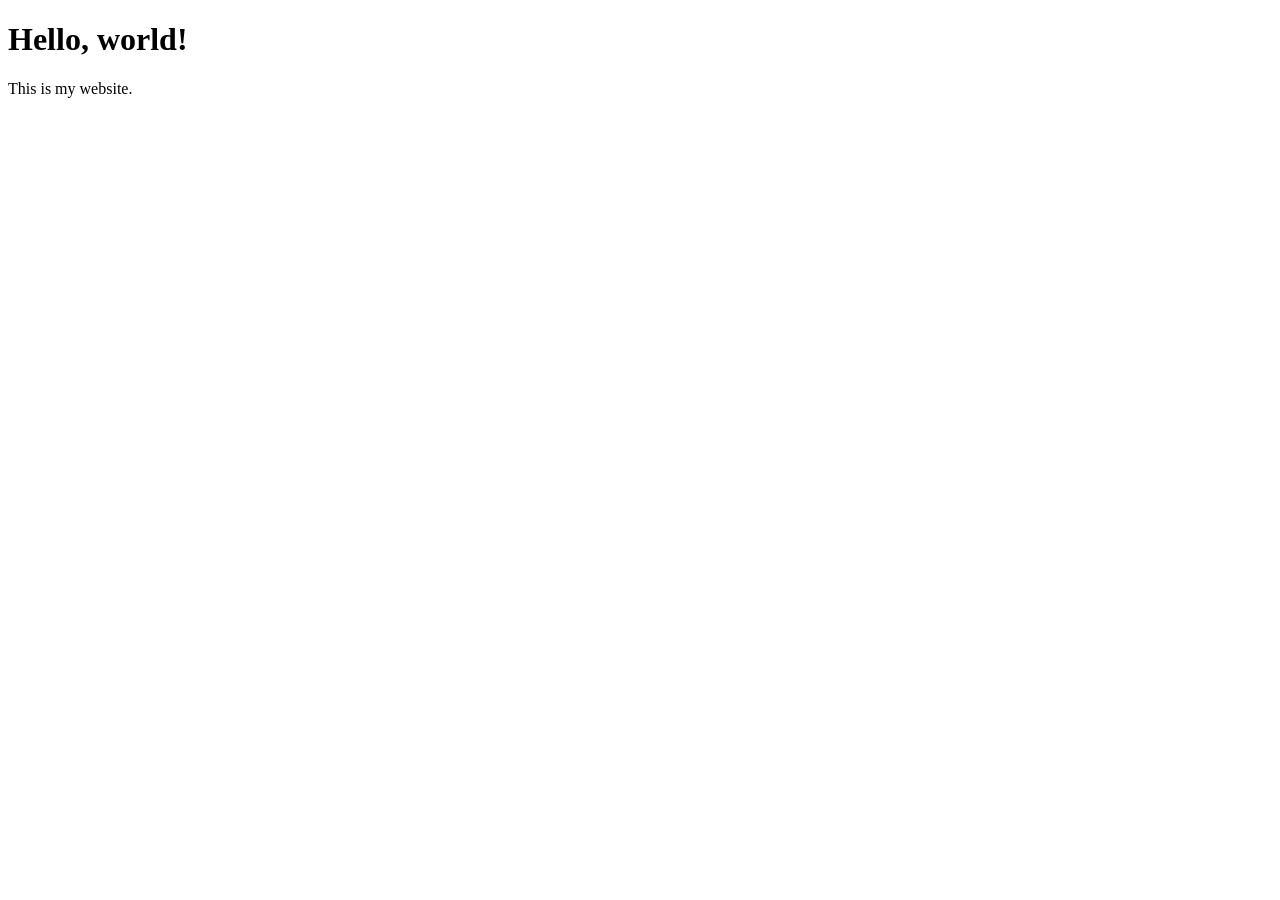
==== index.html @ 618d53f7 "Create index.html" ====
<!DOCTYPE html>
<html lang="en">

<head>
    <meta charset="UTF-8">
    <meta name="viewport" content="width=device-width, initial-scale=1.0">

    <title>Alexis Niemiera</title>
</head>

<body>

    <h1>Hello, world!</h1>

    <p>
        This is my website.
    </p>

</body>

</html>
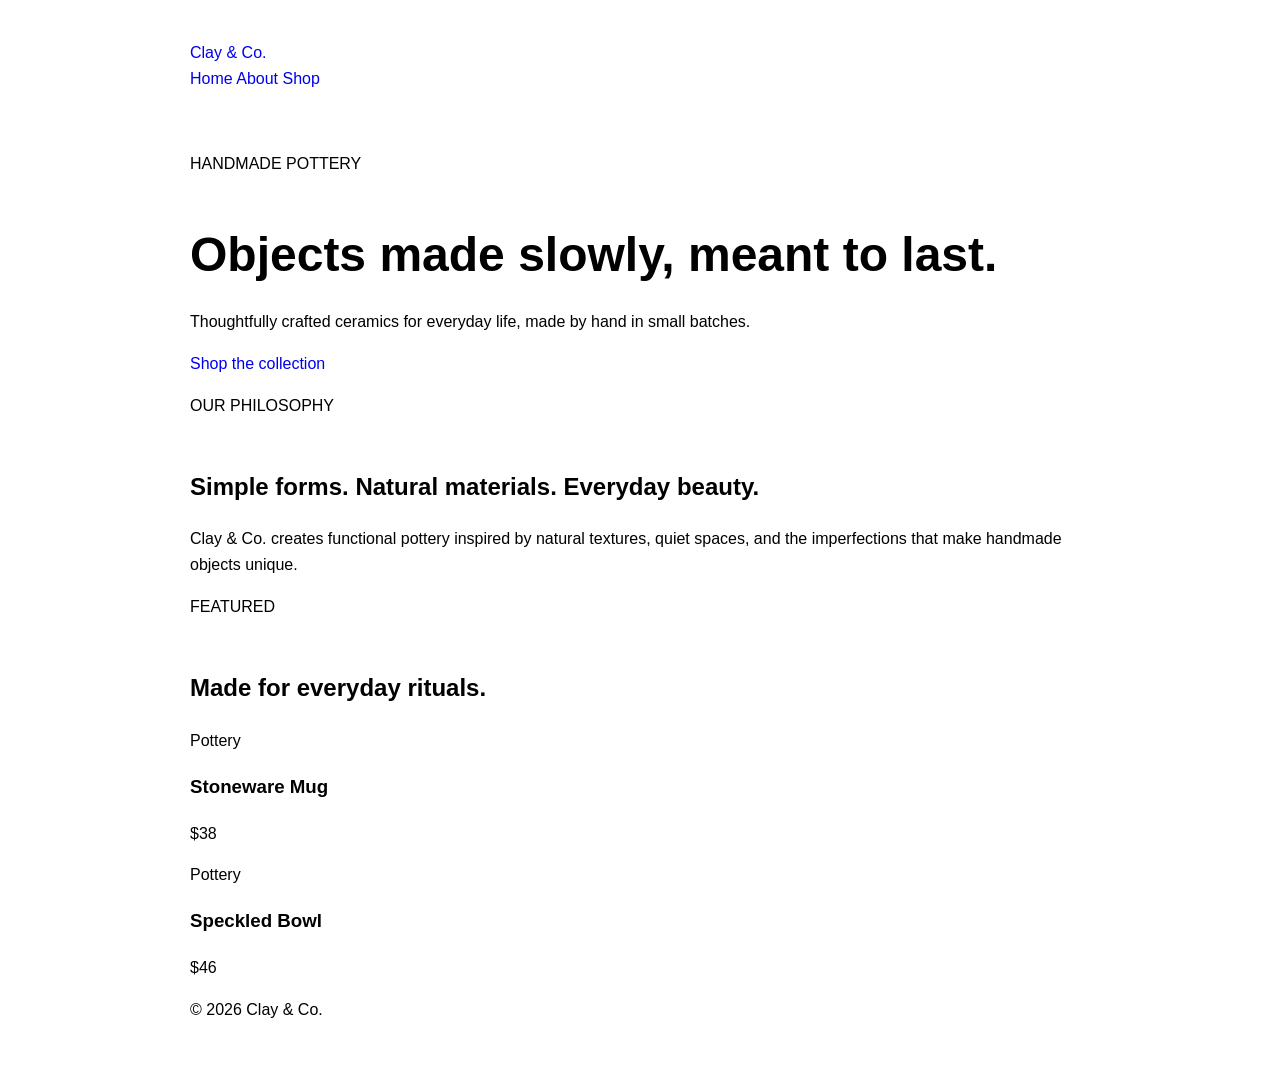
==== commit 680414ac: "Update index.html" ====
--- a/index.html
+++ b/index.html
@@ -5,16 +5,100 @@
     <meta charset="UTF-8">
     <meta name="viewport" content="width=device-width, initial-scale=1.0">
 
-    <title>Alexis Niemiera</title>
+    <title>Clay & Co. | Handmade Pottery</title>
+
+    <link rel="stylesheet" href="style.css">
 </head>
 
 <body>
 
-    <h1>Hello, world!</h1>
+    <header>
+        <div class="nav-container">
 
-    <p>
-        This is my website.
-    </p>
+            <a href="index.html" class="logo">Clay & Co.</a>
+
+            <nav>
+                <a href="index.html">Home</a>
+                <a href="about.html">About</a>
+                <a href="shop.html">Shop</a>
+            </nav>
+
+        </div>
+    </header>
+
+
+    <main>
+
+        <section class="hero">
+
+            <div class="hero-text">
+                <p class="eyebrow">HANDMADE POTTERY</p>
+
+                <h1>Objects made slowly, meant to last.</h1>
+
+                <p class="hero-description">
+                    Thoughtfully crafted ceramics for everyday life,
+                    made by hand in small batches.
+                </p>
+
+                <a href="shop.html" class="button">Shop the collection</a>
+            </div>
+
+        </section>
+
+
+        <section class="intro">
+
+            <p class="eyebrow">OUR PHILOSOPHY</p>
+
+            <h2>Simple forms. Natural materials. Everyday beauty.</h2>
+
+            <p>
+                Clay & Co. creates functional pottery inspired by
+                natural textures, quiet spaces, and the imperfections
+                that make handmade objects unique.
+            </p>
+
+        </section>
+
+
+        <section class="featured">
+
+            <div>
+                <p class="eyebrow">FEATURED</p>
+                <h2>Made for everyday rituals.</h2>
+            </div>
+
+            <div class="product-preview">
+
+                <div class="product-image">
+                    <span>Pottery</span>
+                </div>
+
+                <h3>Stoneware Mug</h3>
+                <p>$38</p>
+
+            </div>
+
+            <div class="product-preview">
+
+                <div class="product-image">
+                    <span>Pottery</span>
+                </div>
+
+                <h3>Speckled Bowl</h3>
+                <p>$46</p>
+
+            </div>
+
+        </section>
+
+    </main>
+
+
+    <footer>
+        <p>© 2026 Clay & Co.</p>
+    </footer>
 
 </body>
 
--- a/style.css
+++ b/style.css
@@ -0,0 +1,28 @@
+body {
+    font-family: Arial, sans-serif;
+    max-width: 900px;
+    margin: 0 auto;
+    padding: 40px;
+    line-height: 1.6;
+}
+
+header {
+    margin-bottom: 60px;
+}
+
+h1 {
+    font-size: 3rem;
+    margin-bottom: 0;
+}
+
+h2 {
+    margin-top: 50px;
+}
+
+a {
+    text-decoration: none;
+}
+
+a:hover {
+    text-decoration: underline;
+}
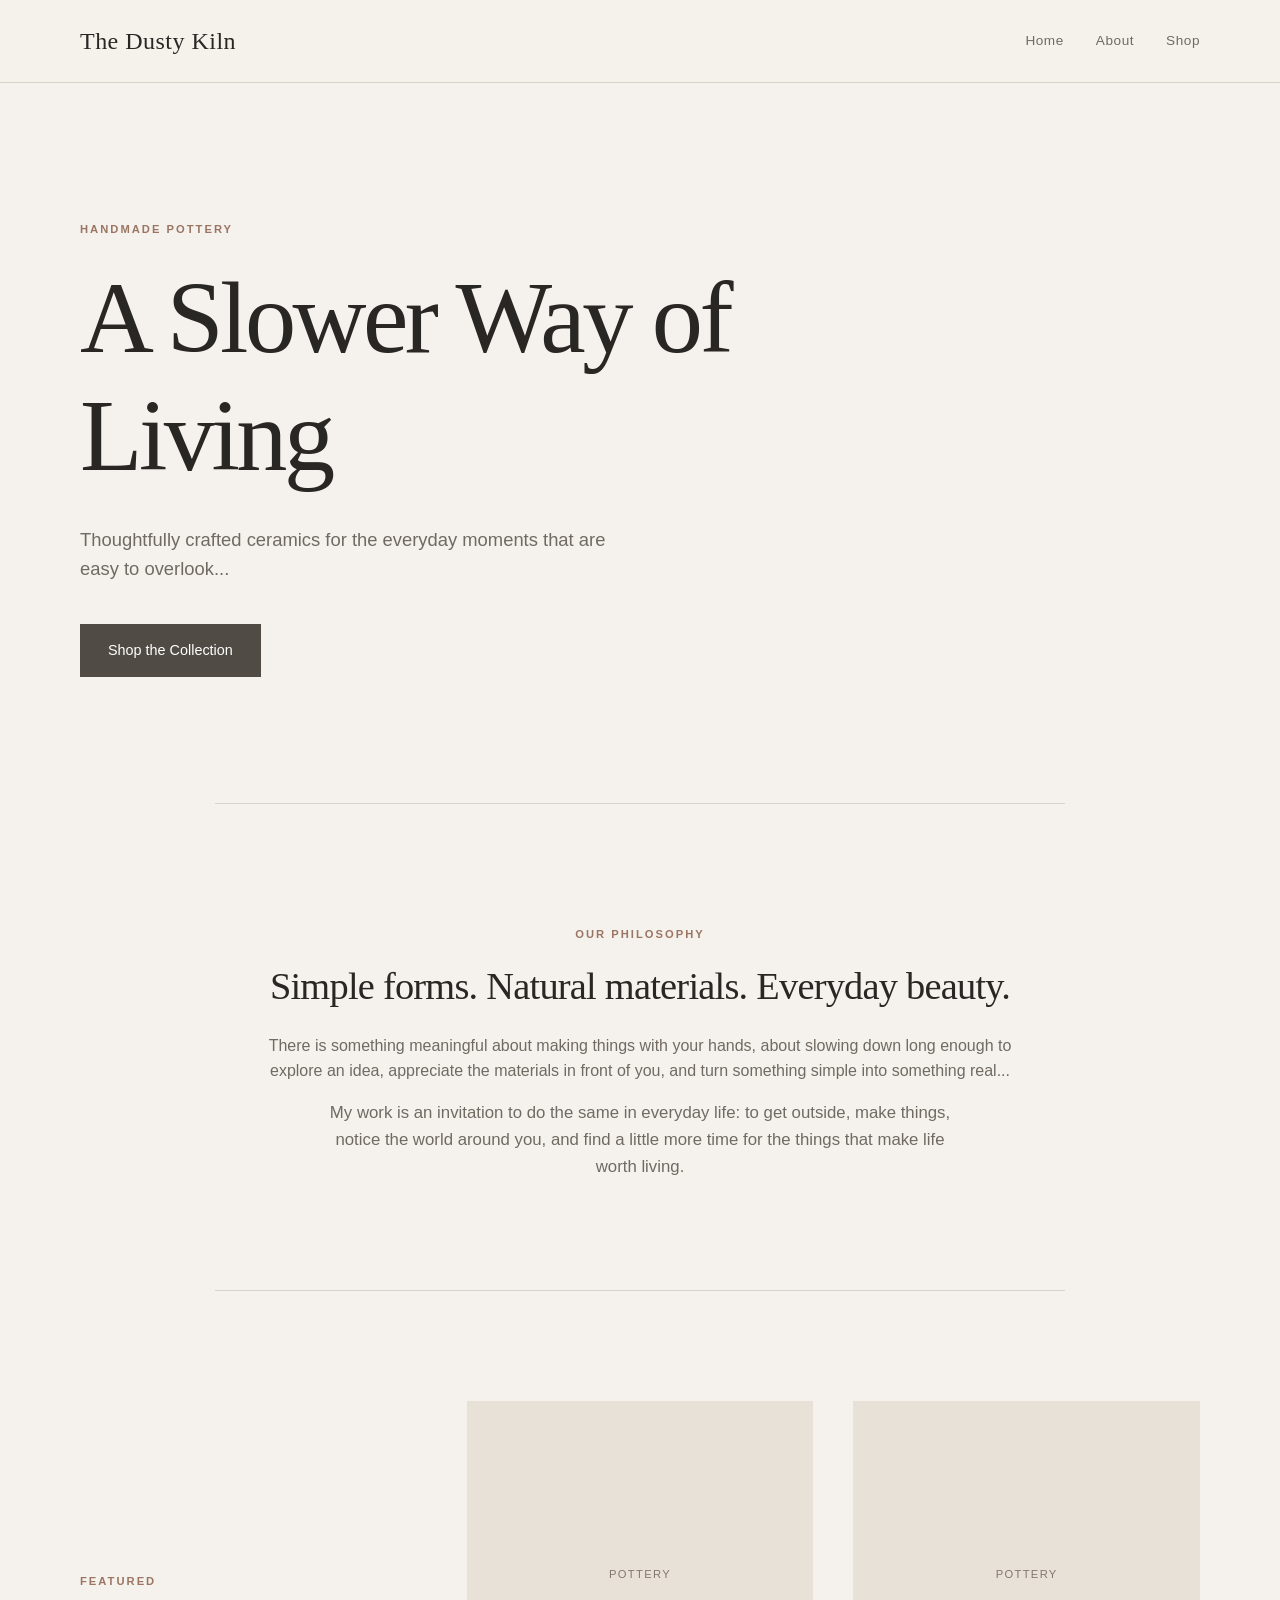
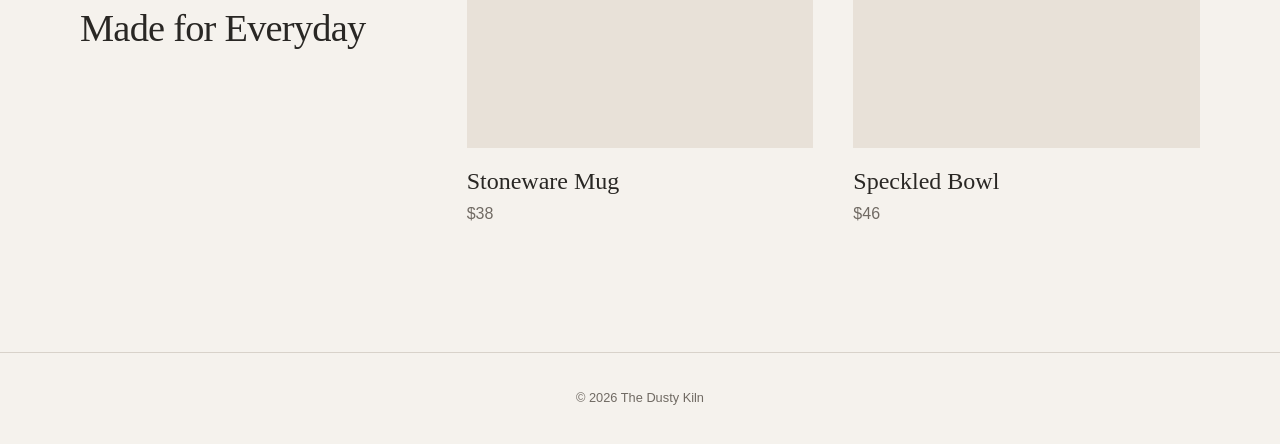
==== commit cc905297: "Update index.html" ====
--- a/index.html
+++ b/index.html
@@ -5,7 +5,7 @@
     <meta charset="UTF-8">
     <meta name="viewport" content="width=device-width, initial-scale=1.0">
 
-    <title>Clay & Co. | Handmade Pottery</title>
+    <title>The Dusty Kiln | Handmade Pottery</title>
 
     <link rel="stylesheet" href="style.css">
 </head>
@@ -15,7 +15,7 @@
     <header>
         <div class="nav-container">
 
-            <a href="index.html" class="logo">Clay & Co.</a>
+            <a href="index.html" class="logo">The Dusty Kiln</a>
 
             <nav>
                 <a href="index.html">Home</a>
@@ -34,14 +34,13 @@
             <div class="hero-text">
                 <p class="eyebrow">HANDMADE POTTERY</p>
 
-                <h1>Objects made slowly, meant to last.</h1>
+                <h1>A Slower Way of Living</h1>
 
                 <p class="hero-description">
-                    Thoughtfully crafted ceramics for everyday life,
-                    made by hand in small batches.
+                    Thoughtfully crafted ceramics for the everyday moments that are easy to overlook...
                 </p>
 
-                <a href="shop.html" class="button">Shop the collection</a>
+                <a href="shop.html" class="button">Shop the Collection</a>
             </div>
 
         </section>
@@ -54,9 +53,16 @@
             <h2>Simple forms. Natural materials. Everyday beauty.</h2>
 
             <p>
-                Clay & Co. creates functional pottery inspired by
-                natural textures, quiet spaces, and the imperfections
-                that make handmade objects unique.
+                There is something meaningful about making things with your hands,
+                about slowing down long enough to explore an idea, appreciate the 
+                materials in front of you, and turn something simple into something 
+                real... 
+            </p>
+
+            <p>
+                My work is an invitation to do the same in everyday life:
+                to get outside, make things, notice the world around you, and find
+                a little more time for the things that make life worth living.
             </p>
 
         </section>
@@ -66,7 +72,7 @@
 
             <div>
                 <p class="eyebrow">FEATURED</p>
-                <h2>Made for everyday rituals.</h2>
+                <h2>Made for Everyday</h2>
             </div>
 
             <div class="product-preview">
@@ -97,7 +103,7 @@
 
 
     <footer>
-        <p>© 2026 Clay & Co.</p>
+        <p>© 2026 The Dusty Kiln</p>
     </footer>
 
 </body>
--- a/style.css
+++ b/style.css
@@ -1,28 +1,514 @@
+/* =========================
+   COLOR PALETTE
+   ========================= */
+
+:root {
+    --background: #f5f2ed;
+    --surface: #e8e1d8;
+
+    --text: #292724;
+    --muted: #706a63;
+
+    --border: #d8d2ca;
+
+    --clay: #9a7562;
+    --dark: #514b45;
+}
+
+
+/* =========================
+   GENERAL
+   ========================= */
+
+* {
+    box-sizing: border-box;
+}
+
+html {
+    scroll-behavior: smooth;
+}
+
 body {
-    font-family: Arial, sans-serif;
+    margin: 0;
+
+    font-family: Arial, Helvetica, sans-serif;
+
+    background: var(--background);
+    color: var(--text);
+
+    line-height: 1.6;
+}
+
+
+/* =========================
+   HEADER
+   ========================= */
+
+header {
+    position: sticky;
+    top: 0;
+    z-index: 100;
+
+    border-bottom: 1px solid var(--border);
+
+    background: rgba(245, 242, 237, 0.95);
+}
+
+.nav-container {
+    max-width: 1200px;
+    margin: 0 auto;
+
+    padding: 22px 40px;
+
+    display: flex;
+    justify-content: space-between;
+    align-items: center;
+}
+
+.logo {
+    color: var(--text);
+
+    text-decoration: none;
+
+    font-family: Georgia, serif;
+    font-size: 1.5rem;
+    font-weight: normal;
+
+    letter-spacing: 0.02em;
+}
+
+nav {
+    display: flex;
+    gap: 32px;
+}
+
+nav a {
+    color: var(--muted);
+
+    text-decoration: none;
+
+    font-size: 0.85rem;
+    letter-spacing: 0.04em;
+
+    transition: color 0.2s ease;
+}
+
+nav a:hover {
+    color: var(--text);
+}
+
+
+/* =========================
+   TYPOGRAPHY
+   ========================= */
+
+h1,
+h2,
+h3 {
+    margin-top: 0;
+
+    font-family: Georgia, "Times New Roman", serif;
+
+    font-weight: normal;
+    line-height: 1.15;
+}
+
+h1 {
+    font-size: clamp(3.5rem, 8vw, 7rem);
+
+    letter-spacing: -0.035em;
+}
+
+h2 {
+    font-size: 2.4rem;
+
+    letter-spacing: -0.02em;
+}
+
+h3 {
+    font-size: 1.5rem;
+}
+
+p {
+    color: var(--muted);
+}
+
+.eyebrow {
+    margin-bottom: 15px;
+
+    color: var(--clay);
+
+    font-size: 0.7rem;
+    font-weight: bold;
+
+    letter-spacing: 0.18em;
+}
+
+
+/* =========================
+   HERO
+   ========================= */
+
+.hero {
+    min-height: 720px;
+
+    max-width: 1200px;
+    margin: 0 auto;
+
+    padding: 100px 40px;
+
+    display: flex;
+    align-items: center;
+}
+
+.hero-text {
+    max-width: 850px;
+}
+
+.hero h1 {
+    margin: 20px 0 30px;
+
+    max-width: 850px;
+}
+
+.hero-description {
+    max-width: 560px;
+
+    margin-bottom: 40px;
+
+    font-size: 1.15rem;
+}
+
+
+/* =========================
+   BUTTON
+   ========================= */
+
+.button {
+    display: inline-block;
+
+    padding: 15px 28px;
+
+    background: var(--dark);
+    color: #ffffff;
+
+    text-decoration: none;
+
+    font-size: 0.9rem;
+
+    transition:
+        transform 0.2s ease,
+        background 0.2s ease;
+}
+
+.button:hover {
+    background: var(--clay);
+
+    transform: translateY(-2px);
+}
+
+
+/* =========================
+   INTRO
+   ========================= */
+
+.intro {
+    max-width: 850px;
+
+    margin: 0 auto;
+
+    padding: 110px 40px;
+
+    text-align: center;
+
+    border-top: 1px solid var(--border);
+    border-bottom: 1px solid var(--border);
+}
+
+.intro h2 {
+    margin: 20px 0 25px;
+}
+
+.intro p:last-child {
+    max-width: 650px;
+
+    margin: 0 auto;
+
+    font-size: 1.05rem;
+}
+
+
+/* =========================
+   FEATURED
+   ========================= */
+
+.featured {
+    max-width: 1200px;
+
+    margin: 0 auto;
+
+    padding: 110px 40px;
+
+    display: grid;
+
+    grid-template-columns: 1fr 1fr 1fr;
+
+    gap: 40px;
+}
+
+.featured > div:first-child {
+    display: flex;
+    flex-direction: column;
+    justify-content: center;
+
+    padding-right: 30px;
+}
+
+
+/* =========================
+   PRODUCT IMAGES
+   ========================= */
+
+.product-image,
+.about-image {
+    background: var(--surface);
+
+    display: flex;
+    align-items: center;
+    justify-content: center;
+
+    color: #81776e;
+
+    letter-spacing: 0.12em;
+    text-transform: uppercase;
+
+    font-size: 0.7rem;
+
+    overflow: hidden;
+}
+
+.product-image {
+    aspect-ratio: 1 / 1;
+}
+
+.about-image {
+    min-height: 500px;
+}
+
+
+/* =========================
+   PRODUCT
+   ========================= */
+
+.product-preview h3 {
+    margin: 20px 0 0;
+}
+
+.product-preview p {
+    margin-top: 5px;
+}
+
+.product-preview:hover .product-image {
+    background: #ddd5cb;
+}
+
+
+/* =========================
+   SHOP
+   ========================= */
+
+.shop-grid {
+    max-width: 1200px;
+
+    margin: 0 auto;
+
+    padding: 20px 40px 120px;
+
+    display: grid;
+
+    grid-template-columns: repeat(2, 1fr);
+
+    gap: 90px 40px;
+}
+
+.product h2 {
+    margin: 20px 0 5px;
+
+    font-size: 1.6rem;
+}
+
+.description {
+    max-width: 400px;
+
+    margin-top: 0;
+
+    font-size: 0.9rem;
+}
+
+.price {
+    color: var(--text);
+
+    font-size: 0.95rem;
+
+    font-weight: bold;
+}
+
+
+/* =========================
+   PAGE HEADER
+   ========================= */
+
+.page-header {
     max-width: 900px;
-    margin: 0 auto;
-    padding: 40px;
-    line-height: 1.6;
-}
-
-header {
-    margin-bottom: 60px;
-}
-
-h1 {
-    font-size: 3rem;
-    margin-bottom: 0;
-}
-
-h2 {
-    margin-top: 50px;
-}
-
-a {
-    text-decoration: none;
-}
-
-a:hover {
-    text-decoration: underline;
-}
+
+    margin: 0 auto;
+
+    padding: 120px 40px 80px;
+}
+
+.page-header h1 {
+    margin: 20px 0 25px;
+
+    max-width: 850px;
+}
+
+.page-header p:last-child {
+    max-width: 600px;
+
+    font-size: 1.15rem;
+}
+
+
+/* =========================
+   ABOUT
+   ========================= */
+
+.about-content {
+    max-width: 1200px;
+
+    margin: 0 auto;
+
+    padding: 20px 40px 120px;
+
+    display: grid;
+
+    grid-template-columns: 1fr 1fr;
+
+    gap: 90px;
+
+    align-items: center;
+}
+
+.about-content p {
+    max-width: 500px;
+}
+
+.about-content h2 {
+    margin-bottom: 25px;
+}
+
+
+/* =========================
+   FOOTER
+   ========================= */
+
+footer {
+    border-top: 1px solid var(--border);
+
+    padding: 35px 40px;
+
+    text-align: center;
+}
+
+footer p {
+    margin: 0;
+
+    font-size: 0.8rem;
+}
+
+
+/* =========================
+   MOBILE
+   ========================= */
+
+@media (max-width: 700px) {
+
+    .nav-container {
+        padding: 20px;
+    }
+
+    nav {
+        gap: 18px;
+    }
+
+    nav a {
+        font-size: 0.8rem;
+    }
+
+    .hero {
+        min-height: 600px;
+
+        padding: 70px 20px;
+    }
+
+    .hero h1 {
+        font-size: clamp(3rem, 14vw, 5rem);
+    }
+
+    .hero-description {
+        font-size: 1rem;
+    }
+
+    .intro {
+        padding: 80px 20px;
+    }
+
+    .intro h2 {
+        font-size: 2rem;
+    }
+
+    .featured {
+        padding: 80px 20px;
+
+        grid-template-columns: 1fr;
+
+        gap: 50px;
+    }
+
+    .featured > div:first-child {
+        padding-right: 0;
+    }
+
+    .shop-grid {
+        padding: 20px 20px 80px;
+
+        grid-template-columns: 1fr;
+
+        gap: 60px;
+    }
+
+    .page-header {
+        padding: 80px 20px 50px;
+    }
+
+    .page-header h1 {
+        font-size: clamp(3rem, 13vw, 5rem);
+    }
+
+    .about-content {
+        padding: 20px 20px 80px;
+
+        grid-template-columns: 1fr;
+
+        gap: 50px;
+    }
+
+    .about-image {
+        min-height: 400px;
+    }
+
+    footer {
+        padding: 30px 20px;
+    }
+
+}
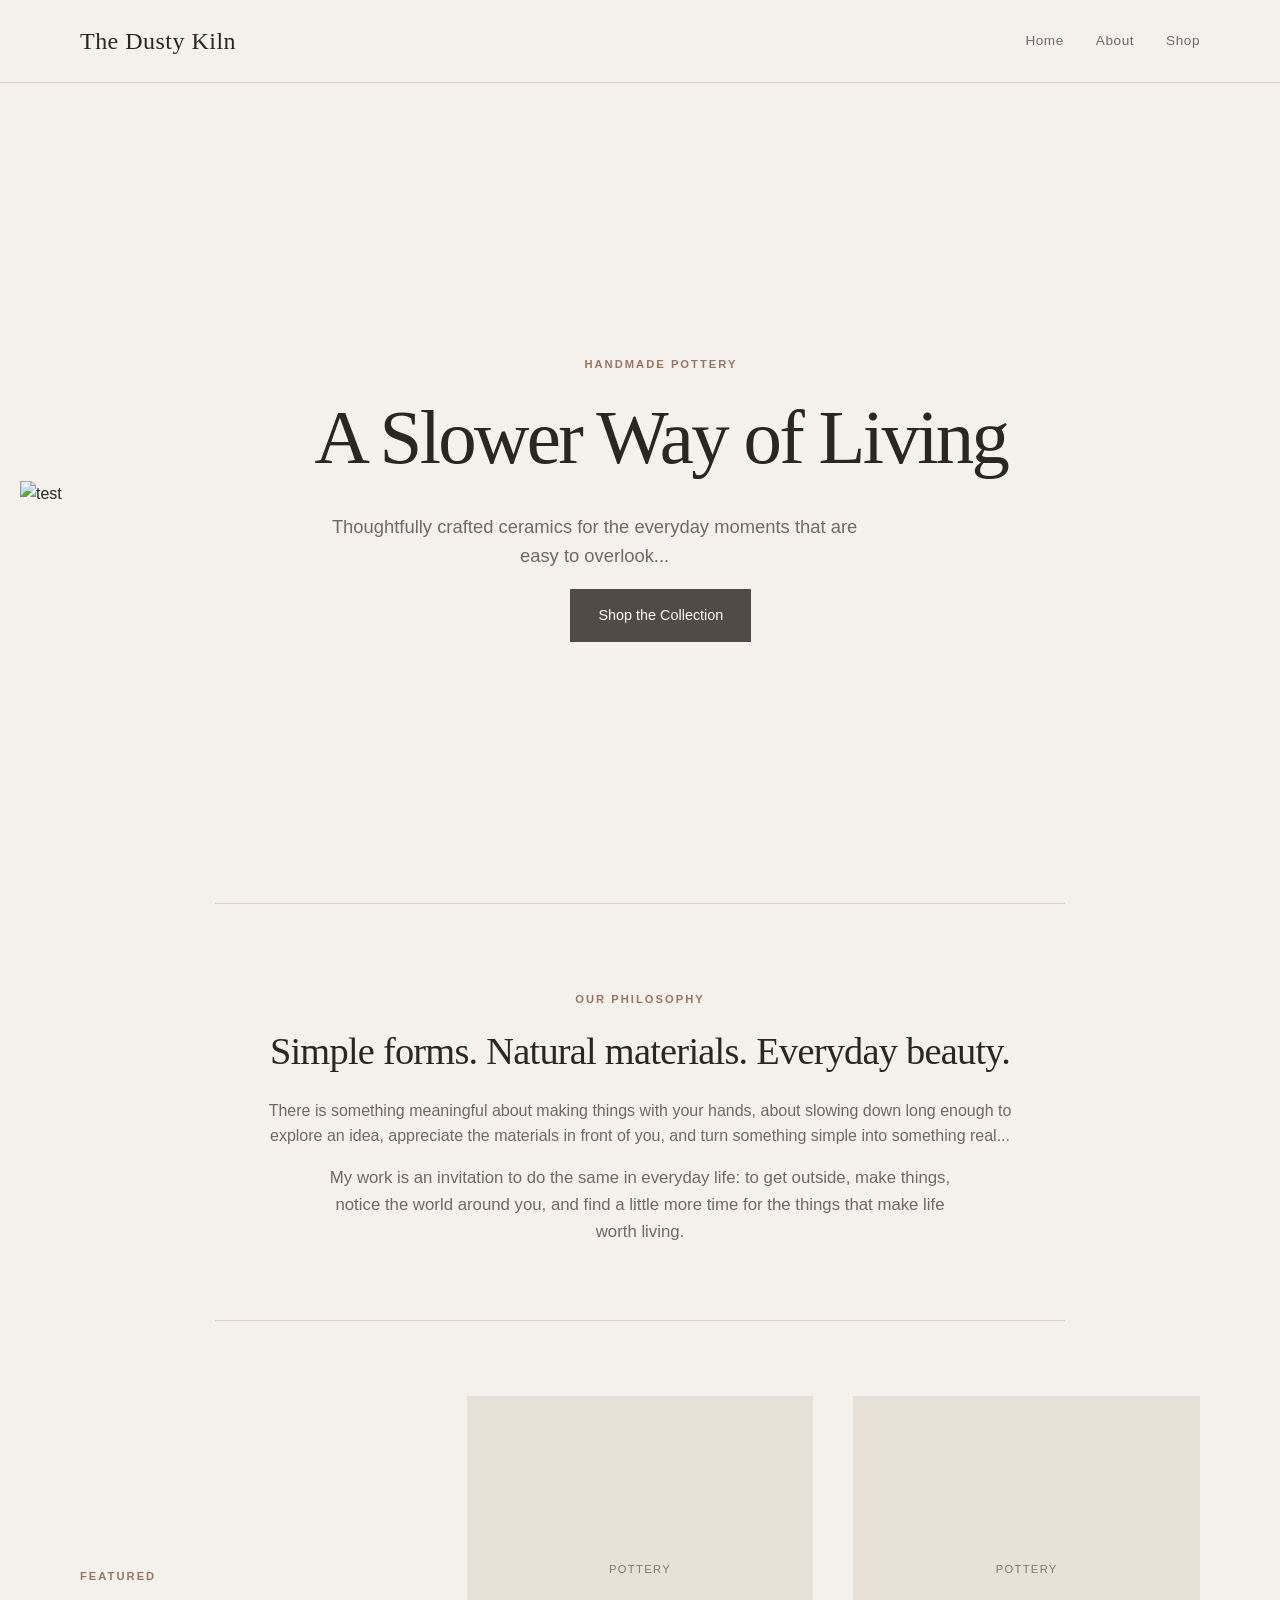
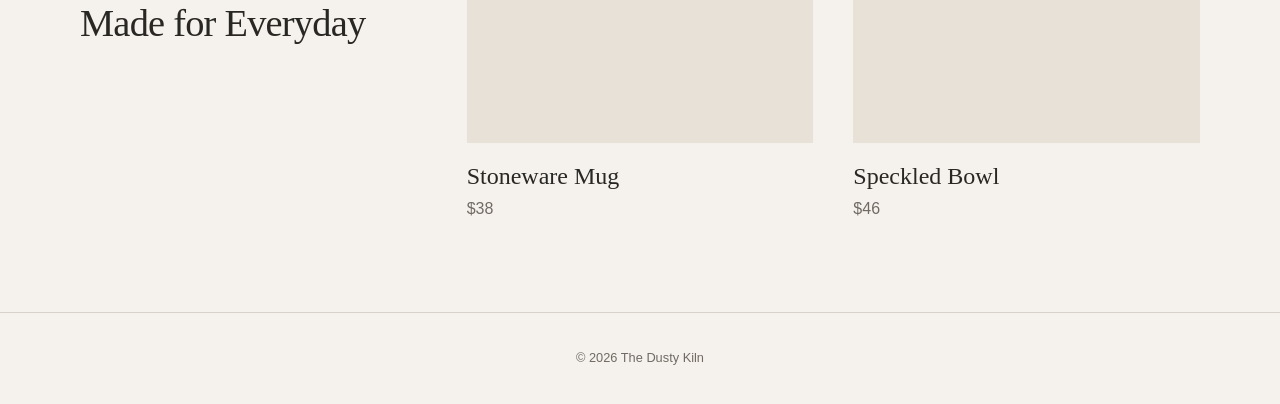
==== commit fff0b253: "Update index.html" ====
--- a/index.html
+++ b/index.html
@@ -30,6 +30,10 @@
     <main>
 
         <section class="hero">
+
+            <div class="hero-image">
+                <img src="images/home_banner.jpg" alt="test">
+            </div>
 
             <div class="hero-text">
                 <p class="eyebrow">HANDMADE POTTERY</p>
--- a/style.css
+++ b/style.css
@@ -114,7 +114,7 @@
 }
 
 h1 {
-    font-size: clamp(3.5rem, 8vw, 7rem);
+    font-size: clamp(2.8rem, 6vw, 5rem);
 
     letter-spacing: -0.035em;
 }
@@ -150,32 +150,26 @@
    ========================= */
 
 .hero {
-    min-height: 720px;
-
-    max-width: 1200px;
-    margin: 0 auto;
-
-    padding: 100px 40px;
-
+    min-height: calc(100vh - 80px);
     display: flex;
     align-items: center;
+    justify-content: center;
+    text-align: center;
+    padding: 80px 20px;
 }
 
 .hero-text {
-    max-width: 850px;
+   max-width: 750px;
+   margin: 0 auto;
 }
 
 .hero h1 {
     margin: 20px 0 30px;
-
-    max-width: 850px;
 }
 
 .hero-description {
     max-width: 560px;
-
-    margin-bottom: 40px;
-
+    margin-bottom: 0 auto 40px;
     font-size: 1.15rem;
 }
 
@@ -217,7 +211,7 @@
 
     margin: 0 auto;
 
-    padding: 110px 40px;
+    padding: 75px 40px;
 
     text-align: center;
 
@@ -247,7 +241,7 @@
 
     margin: 0 auto;
 
-    padding: 110px 40px;
+    padding: 75px 40px;
 
     display: grid;
 
@@ -363,7 +357,7 @@
 
     margin: 0 auto;
 
-    padding: 120px 40px 80px;
+    padding: 80px 40px 50px;
 }
 
 .page-header h1 {
@@ -388,7 +382,7 @@
 
     margin: 0 auto;
 
-    padding: 20px 40px 120px;
+    padding: 20px 40px 75px;
 
     display: grid;
 
